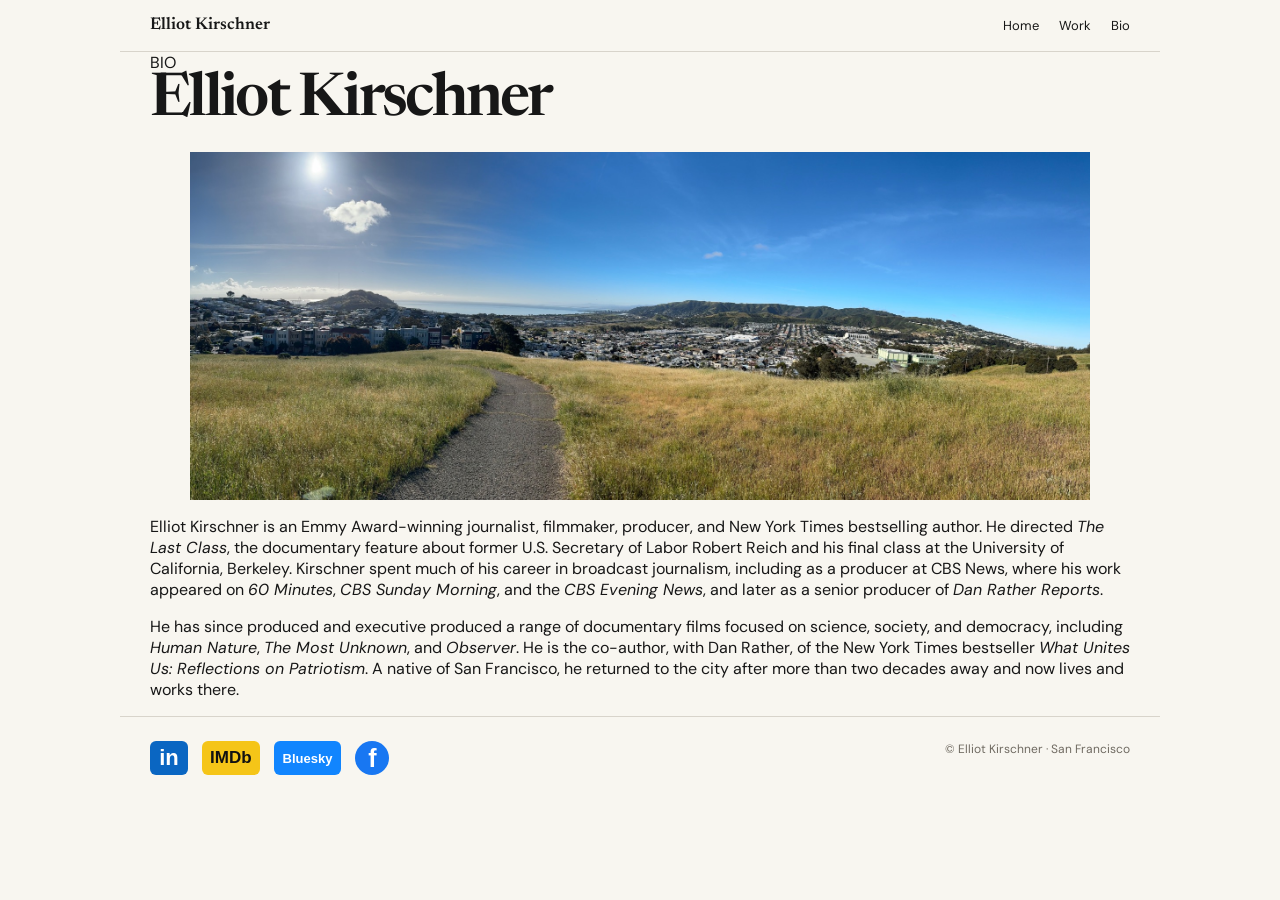
==== bio.html @ 960b84c0 "Add files via upload" ====
<!doctype html><html lang="en"><head><meta charset="utf-8"><meta name="viewport" content="width=device-width,initial-scale=1"><meta name="description" content="Elliot Kirschner — filmmaker, writer, journalist."><title>Bio — Elliot Kirschner</title><link rel="preconnect" href="https://fonts.googleapis.com"><link rel="preconnect" href="https://fonts.gstatic.com" crossorigin><link href="https://fonts.googleapis.com/css2?family=DM+Sans:wght@400;500;600&family=Newsreader:opsz,wght@6..72,400;6..72,500;6..72,600&display=swap" rel="stylesheet"><link rel="stylesheet" href="styles.css"></head><body><header class="site-header wrap"><a class="brand" href="index.html">Elliot Kirschner</a><nav><a href="index.html">Home</a><a href="work.html">Work</a><a href="bio.html">Bio</a></nav></header><main><section class="wrap page-intro"><div class="eyebrow">BIO</div><h1>Elliot Kirschner</h1></section><section class="wrap bio-page"><figure class="bio-photo"><img src="images/bio-san-francisco.jpeg" alt="San Francisco landscape with a curving path through the hills"></figure><div class="bio-text"><p>Elliot Kirschner is an Emmy Award-winning journalist, filmmaker, producer, and New York Times bestselling author. He directed <em>The Last Class</em>, the documentary feature about former U.S. Secretary of Labor Robert Reich and his final class at the University of California, Berkeley. Kirschner spent much of his career in broadcast journalism, including as a producer at CBS News, where his work appeared on <em>60 Minutes</em>, <em>CBS Sunday Morning</em>, and the <em>CBS Evening News</em>, and later as a senior producer of <em>Dan Rather Reports</em>.</p><p>He has since produced and executive produced a range of documentary films focused on science, society, and democracy, including <em>Human Nature</em>, <em>The Most Unknown</em>, and <em>Observer</em>. He is the co-author, with Dan Rather, of the New York Times bestseller <em>What Unites Us: Reflections on Patriotism</em>. A native of San Francisco, he returned to the city after more than two decades away and now lives and works there.</p></div></section></main><footer class="wrap footer"><div class="social-links"><a class="social linkedin" href="https://www.linkedin.com/in/elliot-kirschner-91571211" target="_blank" rel="noopener">in</a><a class="social imdb" href="https://www.imdb.com/name/nm2803921/" target="_blank" rel="noopener">IMDb</a><a class="social bluesky" href="https://bsky.app/profile/elliotkirschner.bsky.social" target="_blank" rel="noopener">Bluesky</a><a class="social facebook" href="https://www.facebook.com/elliot.kirschner" target="_blank" rel="noopener">f</a></div><div class="footer-meta">© <span id="year"></span> Elliot Kirschner · San Francisco</div></footer><script src="script.js"></script></body></html>
---- styles.css ----
:root{--paper:#f8f6f0;--ink:#171717;--muted:#6f6a61;--line:#d8d4cb}
*{box-sizing:border-box}html{scroll-behavior:smooth}body{margin:0;background:var(--paper);color:var(--ink);font-family:"DM Sans",Arial,sans-serif}img{display:block;max-width:100%}a{color:inherit}.wrap{max-width:1040px;margin:0 auto;padding-left:30px;padding-right:30px}
.site-header{display:flex;justify-content:space-between;align-items:center;padding-top:17px;padding-bottom:17px;border-bottom:1px solid var(--line)}.brand{text-decoration:none;font:600 17px "Newsreader",Georgia,serif}nav{display:flex;gap:20px;flex-wrap:wrap}nav a{text-decoration:none;font-size:13px}
.hero{padding-top:38px;padding-bottom:58px}.hero-stage{position:relative;height:390px;overflow:hidden;background:#d8d4cb}.hero-stage>img{position:absolute;inset:0;width:100%;height:100%;object-fit:cover;object-position:center 50%}.hero-stage:after{content:"";position:absolute;inset:0;background:linear-gradient(90deg,rgba(14,14,17,.58) 0%,rgba(14,14,17,.34) 38%,rgba(14,14,17,.08) 62%,rgba(14,14,17,0) 75%)}.hero-copy{position:relative;z-index:1;width:56%;max-width:560px;padding:48px 44px 36px;color:#fff}.kicker{font-size:12px;letter-spacing:.18em;text-transform:uppercase;font-weight:700;margin-bottom:10px}h1{font:600 60px/.95 "Newsreader",Georgia,serif;letter-spacing:-.045em;margin:0 0 22px}.hero-copy p{font:400 18px/1.4 "Newsreader",Georgia,serif;margin:0;max-width:520px}
.section{border-top:1px solid var(--line);padding-top:52px;padding-bottom:52px}.major-heading{font:600 30px/1 "Newsreader",Georgia,serif;letter-spacing:-.02em;margin:0 0 30px}.content-section{border-top:1px solid var(--line);padding-top:20px}.content-section+.content-section{margin-top:58px}.section-heading{font:700 27px/1 "Newsreader",Georgia,serif;letter-spacing:-.01em;margin:0 0 24px}.experience-heading{margin-bottom:30px}
.films{display:grid;grid-template-columns:repeat(3,minmax(0,1fr));gap:32px 24px}.poster{display:block;position:relative;width:100%;aspect-ratio:2/3;overflow:hidden;background:#ddd7ca;border:1px solid #c7c0b2;text-decoration:none}.poster img{width:100%;height:100%;object-fit:cover;transition:transform .28s ease,filter .28s ease}.poster-hover{position:absolute;inset:0;display:flex;align-items:flex-end;padding:14px;background:linear-gradient(to top,rgba(15,15,15,.88),rgba(15,15,15,.12) 72%);color:#fff;font:400 13px/1.38 "Newsreader",Georgia,serif;opacity:0;transition:opacity .22s ease}.poster:hover .poster-hover,.poster:focus-visible .poster-hover{opacity:1}.poster:hover img,.poster:focus-visible img{transform:scale(1.025);filter:brightness(.8)}.film h4{font:600 22px/1.05 "Newsreader",Georgia,serif;margin:9px 0 4px}.film h4 a{text-decoration:none}.role,.breadth-type{font-size:10px;text-transform:uppercase;letter-spacing:.09em;color:var(--muted)}
.writing-grid{display:grid;grid-template-columns:1fr 1fr;gap:28px}.writing-feature{border-top:1px solid var(--line);padding-top:16px;display:grid;grid-template-columns:minmax(145px,.42fr) minmax(0,.58fr);gap:17px;align-items:start}.writing-image{width:100%;aspect-ratio:4/3;overflow:hidden;background:#ddd7ca;border:1px solid #c7c0b2}.writing-image.book{aspect-ratio:3/4;background:#efe8da;padding:10px}.writing-image img{width:100%;height:100%;object-fit:cover}.writing-image.book img{object-fit:contain}.writing-copy h4{font:600 27px/1.05 "Newsreader",Georgia,serif;margin:8px 0}.writing-copy p{font:400 15px/1.42 "Newsreader",Georgia,serif;color:#4f4a43;margin:8px 0 10px}.primary-link{font-size:14px;font-weight:700;text-underline-offset:3px}.subheading{margin:14px 0 6px;font-size:10px;text-transform:uppercase;letter-spacing:.1em;color:var(--muted);font-weight:700}.selected-links{display:flex;flex-direction:column;gap:5px;align-items:flex-start}.selected-links a{font-size:11px;line-height:1.4;text-decoration:underline;text-underline-offset:3px;color:#4f4a43}.book-links{margin-top:12px}
.breadth-grid{display:grid;grid-template-columns:repeat(2,minmax(0,1fr));gap:28px 38px}.breadth-item{padding-top:2px}.breadth-item h4{font:600 22px/1.08 "Newsreader",Georgia,serif;margin:7px 0}.breadth-item h4 a{text-underline-offset:3px}.breadth-item p{font:400 14px/1.5 "Newsreader",Georgia,serif;color:#4f4a43;margin:0}
.bio-stage{position:relative;min-height:500px;overflow:hidden;background:#d9d5cb}.bio-stage>img{position:absolute;z-index:0;inset:0;width:100%;height:100%;object-fit:cover;object-position:center 50%}.bio-card{position:relative;z-index:2;width:min(620px,64%);margin:44px 0 44px auto;padding:28px 30px 16px;background:transparent;box-shadow:none;isolation:isolate}.bio-card:before{content:"";position:absolute;z-index:-1;inset:-18px -22px -12px;background:radial-gradient(ellipse at center,rgba(0,0,0,.34) 0%,rgba(0,0,0,.24) 48%,rgba(0,0,0,.08) 76%,rgba(0,0,0,0) 100%);filter:blur(6px)}.bio-card p{font:400 15px/1.58 "Newsreader",Georgia,serif;color:#fff;margin:0 0 15px;text-shadow:0 2px 4px rgba(0,0,0,.8),0 0 1px rgba(0,0,0,.9)}
.social-links{display:flex;align-items:center;gap:14px;flex-wrap:wrap}.social{display:inline-flex;align-items:center;justify-content:center;min-width:38px;height:34px;text-decoration:none;font-weight:700;border-radius:6px}.linkedin{font-family:Arial,sans-serif;font-size:22px;background:#0a66c2;color:#fff;padding:0 8px}.imdb{font-family:Arial,sans-serif;font-size:17px;background:#f5c518;color:#111;padding:0 8px}.bluesky{font-family:Arial,sans-serif;font-size:13px;background:#1185fe;color:#fff;padding:0 9px}.facebook{font-family:Arial,sans-serif;font-size:25px;background:#1877f2;color:#fff;width:34px;min-width:34px;border-radius:50%}.footer{padding-top:24px;padding-bottom:28px;border-top:1px solid var(--line);display:flex;justify-content:space-between;color:var(--muted);font-size:12px}
@media(max-width:900px){.films{grid-template-columns:repeat(2,minmax(0,1fr))}.hero-copy{width:64%}}
@media(max-width:700px){.wrap{padding-left:18px;padding-right:18px}nav{gap:10px}.hero{padding-top:26px;padding-bottom:42px}.hero-stage{height:420px}.hero-stage>img{object-position:68% 50%}.hero-copy{width:92%;padding:30px 20px 24px}h1{font-size:46px}.hero-copy p{font-size:16px}.films{grid-template-columns:repeat(2,minmax(0,1fr));gap:18px 14px}.writing-grid,.breadth-grid{grid-template-columns:1fr}.bio-stage{min-height:620px}.bio-card{width:calc(100% - 28px);margin:180px 14px 20px;padding:22px 20px 10px}}
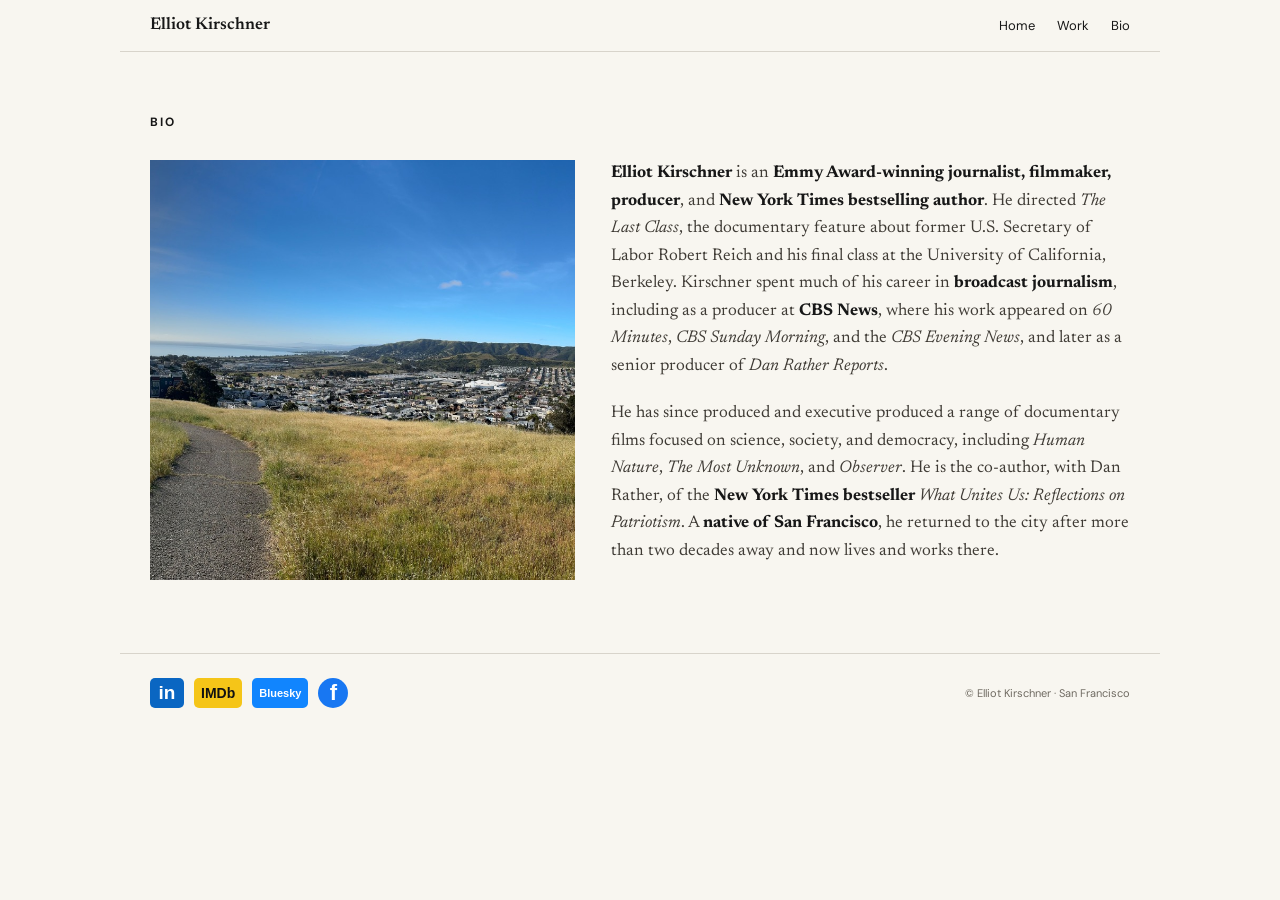
==== commit eb7fad8a: "Add files via upload" ====
--- a/bio.html
+++ b/bio.html
@@ -1 +1,50 @@
-<!doctype html><html lang="en"><head><meta charset="utf-8"><meta name="viewport" content="width=device-width,initial-scale=1"><meta name="description" content="Elliot Kirschner — filmmaker, writer, journalist."><title>Bio — Elliot Kirschner</title><link rel="preconnect" href="https://fonts.googleapis.com"><link rel="preconnect" href="https://fonts.gstatic.com" crossorigin><link href="https://fonts.googleapis.com/css2?family=DM+Sans:wght@400;500;600&family=Newsreader:opsz,wght@6..72,400;6..72,500;6..72,600&display=swap" rel="stylesheet"><link rel="stylesheet" href="styles.css"></head><body><header class="site-header wrap"><a class="brand" href="index.html">Elliot Kirschner</a><nav><a href="index.html">Home</a><a href="work.html">Work</a><a href="bio.html">Bio</a></nav></header><main><section class="wrap page-intro"><div class="eyebrow">BIO</div><h1>Elliot Kirschner</h1></section><section class="wrap bio-page"><figure class="bio-photo"><img src="images/bio-san-francisco.jpeg" alt="San Francisco landscape with a curving path through the hills"></figure><div class="bio-text"><p>Elliot Kirschner is an Emmy Award-winning journalist, filmmaker, producer, and New York Times bestselling author. He directed <em>The Last Class</em>, the documentary feature about former U.S. Secretary of Labor Robert Reich and his final class at the University of California, Berkeley. Kirschner spent much of his career in broadcast journalism, including as a producer at CBS News, where his work appeared on <em>60 Minutes</em>, <em>CBS Sunday Morning</em>, and the <em>CBS Evening News</em>, and later as a senior producer of <em>Dan Rather Reports</em>.</p><p>He has since produced and executive produced a range of documentary films focused on science, society, and democracy, including <em>Human Nature</em>, <em>The Most Unknown</em>, and <em>Observer</em>. He is the co-author, with Dan Rather, of the New York Times bestseller <em>What Unites Us: Reflections on Patriotism</em>. A native of San Francisco, he returned to the city after more than two decades away and now lives and works there.</p></div></section></main><footer class="wrap footer"><div class="social-links"><a class="social linkedin" href="https://www.linkedin.com/in/elliot-kirschner-91571211" target="_blank" rel="noopener">in</a><a class="social imdb" href="https://www.imdb.com/name/nm2803921/" target="_blank" rel="noopener">IMDb</a><a class="social bluesky" href="https://bsky.app/profile/elliotkirschner.bsky.social" target="_blank" rel="noopener">Bluesky</a><a class="social facebook" href="https://www.facebook.com/elliot.kirschner" target="_blank" rel="noopener">f</a></div><div class="footer-meta">© <span id="year"></span> Elliot Kirschner · San Francisco</div></footer><script src="script.js"></script></body></html>+<!doctype html>
+<html lang="en">
+<head>
+<meta charset="utf-8">
+<meta name="viewport" content="width=device-width,initial-scale=1">
+<meta name="description" content="Elliot Kirschner — filmmaker, writer, journalist.">
+<title>Bio — Elliot Kirschner</title>
+<link rel="preconnect" href="https://fonts.googleapis.com">
+<link rel="preconnect" href="https://fonts.gstatic.com" crossorigin>
+<link href="https://fonts.googleapis.com/css2?family=DM+Sans:wght@400;500;600&family=Newsreader:opsz,wght@6..72,400;6..72,500;6..72,600&display=swap" rel="stylesheet">
+<link rel="stylesheet" href="styles.css">
+</head>
+<body>
+<header class="site-header wrap">
+  <a class="brand" href="index.html">Elliot Kirschner</a>
+  <nav>
+    <a href="index.html">Home</a>
+    <a href="work.html">Work</a>
+    <a href="bio.html">Bio</a>
+  </nav>
+</header>
+
+<main>
+<section class="wrap page-intro bio-intro">
+  <div class="eyebrow">BIO</div>
+</section>
+
+<section class="wrap bio-page">
+  <div class="bio-layout">
+    <figure class="bio-photo">
+      <img src="images/bio-san-francisco.jpeg" alt="San Francisco landscape with a curving path through the hills">
+    </figure>
+    <div class="bio-text">
+      <p><strong>Elliot Kirschner</strong> is an <strong>Emmy Award-winning journalist, filmmaker, producer</strong>, and <strong>New York Times bestselling author</strong>. He directed <em>The Last Class</em>, the documentary feature about former U.S. Secretary of Labor Robert Reich and his final class at the University of California, Berkeley. Kirschner spent much of his career in <strong>broadcast journalism</strong>, including as a producer at <strong>CBS News</strong>, where his work appeared on <em>60 Minutes</em>, <em>CBS Sunday Morning</em>, and the <em>CBS Evening News</em>, and later as a senior producer of <em>Dan Rather Reports</em>.</p>
+      <p>He has since produced and executive produced a range of documentary films focused on science, society, and democracy, including <em>Human Nature</em>, <em>The Most Unknown</em>, and <em>Observer</em>. He is the co-author, with Dan Rather, of the <strong>New York Times bestseller</strong> <em>What Unites Us: Reflections on Patriotism</em>. A <strong>native of San Francisco</strong>, he returned to the city after more than two decades away and now lives and works there.</p>
+    </div>
+  </div>
+</section>
+</main>
+<footer class="wrap footer">
+  <div class="social-links">
+    <a class="social linkedin" href="https://www.linkedin.com/in/elliot-kirschner-91571211" target="_blank" rel="noopener" aria-label="LinkedIn">in</a>
+    <a class="social imdb" href="https://www.imdb.com/name/nm2803921/" target="_blank" rel="noopener" aria-label="IMDb">IMDb</a>
+    <a class="social bluesky" href="https://bsky.app/profile/elliotkirschner.bsky.social" target="_blank" rel="noopener" aria-label="Bluesky">Bluesky</a>
+    <a class="social facebook" href="https://www.facebook.com/elliot.kirschner" target="_blank" rel="noopener" aria-label="Facebook">f</a>
+  </div>
+  <div class="footer-meta">© <span id="year"></span> Elliot Kirschner · San Francisco</div>
+</footer>
+<script src="script.js"></script>
+</body></html>
--- a/styles.css
+++ b/styles.css
@@ -1,12 +1,124 @@
+
 :root{--paper:#f8f6f0;--ink:#171717;--muted:#6f6a61;--line:#d8d4cb}
-*{box-sizing:border-box}html{scroll-behavior:smooth}body{margin:0;background:var(--paper);color:var(--ink);font-family:"DM Sans",Arial,sans-serif}img{display:block;max-width:100%}a{color:inherit}.wrap{max-width:1040px;margin:0 auto;padding-left:30px;padding-right:30px}
-.site-header{display:flex;justify-content:space-between;align-items:center;padding-top:17px;padding-bottom:17px;border-bottom:1px solid var(--line)}.brand{text-decoration:none;font:600 17px "Newsreader",Georgia,serif}nav{display:flex;gap:20px;flex-wrap:wrap}nav a{text-decoration:none;font-size:13px}
-.hero{padding-top:38px;padding-bottom:58px}.hero-stage{position:relative;height:390px;overflow:hidden;background:#d8d4cb}.hero-stage>img{position:absolute;inset:0;width:100%;height:100%;object-fit:cover;object-position:center 50%}.hero-stage:after{content:"";position:absolute;inset:0;background:linear-gradient(90deg,rgba(14,14,17,.58) 0%,rgba(14,14,17,.34) 38%,rgba(14,14,17,.08) 62%,rgba(14,14,17,0) 75%)}.hero-copy{position:relative;z-index:1;width:56%;max-width:560px;padding:48px 44px 36px;color:#fff}.kicker{font-size:12px;letter-spacing:.18em;text-transform:uppercase;font-weight:700;margin-bottom:10px}h1{font:600 60px/.95 "Newsreader",Georgia,serif;letter-spacing:-.045em;margin:0 0 22px}.hero-copy p{font:400 18px/1.4 "Newsreader",Georgia,serif;margin:0;max-width:520px}
-.section{border-top:1px solid var(--line);padding-top:52px;padding-bottom:52px}.major-heading{font:600 30px/1 "Newsreader",Georgia,serif;letter-spacing:-.02em;margin:0 0 30px}.content-section{border-top:1px solid var(--line);padding-top:20px}.content-section+.content-section{margin-top:58px}.section-heading{font:700 27px/1 "Newsreader",Georgia,serif;letter-spacing:-.01em;margin:0 0 24px}.experience-heading{margin-bottom:30px}
-.films{display:grid;grid-template-columns:repeat(3,minmax(0,1fr));gap:32px 24px}.poster{display:block;position:relative;width:100%;aspect-ratio:2/3;overflow:hidden;background:#ddd7ca;border:1px solid #c7c0b2;text-decoration:none}.poster img{width:100%;height:100%;object-fit:cover;transition:transform .28s ease,filter .28s ease}.poster-hover{position:absolute;inset:0;display:flex;align-items:flex-end;padding:14px;background:linear-gradient(to top,rgba(15,15,15,.88),rgba(15,15,15,.12) 72%);color:#fff;font:400 13px/1.38 "Newsreader",Georgia,serif;opacity:0;transition:opacity .22s ease}.poster:hover .poster-hover,.poster:focus-visible .poster-hover{opacity:1}.poster:hover img,.poster:focus-visible img{transform:scale(1.025);filter:brightness(.8)}.film h4{font:600 22px/1.05 "Newsreader",Georgia,serif;margin:9px 0 4px}.film h4 a{text-decoration:none}.role,.breadth-type{font-size:10px;text-transform:uppercase;letter-spacing:.09em;color:var(--muted)}
-.writing-grid{display:grid;grid-template-columns:1fr 1fr;gap:28px}.writing-feature{border-top:1px solid var(--line);padding-top:16px;display:grid;grid-template-columns:minmax(145px,.42fr) minmax(0,.58fr);gap:17px;align-items:start}.writing-image{width:100%;aspect-ratio:4/3;overflow:hidden;background:#ddd7ca;border:1px solid #c7c0b2}.writing-image.book{aspect-ratio:3/4;background:#efe8da;padding:10px}.writing-image img{width:100%;height:100%;object-fit:cover}.writing-image.book img{object-fit:contain}.writing-copy h4{font:600 27px/1.05 "Newsreader",Georgia,serif;margin:8px 0}.writing-copy p{font:400 15px/1.42 "Newsreader",Georgia,serif;color:#4f4a43;margin:8px 0 10px}.primary-link{font-size:14px;font-weight:700;text-underline-offset:3px}.subheading{margin:14px 0 6px;font-size:10px;text-transform:uppercase;letter-spacing:.1em;color:var(--muted);font-weight:700}.selected-links{display:flex;flex-direction:column;gap:5px;align-items:flex-start}.selected-links a{font-size:11px;line-height:1.4;text-decoration:underline;text-underline-offset:3px;color:#4f4a43}.book-links{margin-top:12px}
-.breadth-grid{display:grid;grid-template-columns:repeat(2,minmax(0,1fr));gap:28px 38px}.breadth-item{padding-top:2px}.breadth-item h4{font:600 22px/1.08 "Newsreader",Georgia,serif;margin:7px 0}.breadth-item h4 a{text-underline-offset:3px}.breadth-item p{font:400 14px/1.5 "Newsreader",Georgia,serif;color:#4f4a43;margin:0}
-.bio-stage{position:relative;min-height:500px;overflow:hidden;background:#d9d5cb}.bio-stage>img{position:absolute;z-index:0;inset:0;width:100%;height:100%;object-fit:cover;object-position:center 50%}.bio-card{position:relative;z-index:2;width:min(620px,64%);margin:44px 0 44px auto;padding:28px 30px 16px;background:transparent;box-shadow:none;isolation:isolate}.bio-card:before{content:"";position:absolute;z-index:-1;inset:-18px -22px -12px;background:radial-gradient(ellipse at center,rgba(0,0,0,.34) 0%,rgba(0,0,0,.24) 48%,rgba(0,0,0,.08) 76%,rgba(0,0,0,0) 100%);filter:blur(6px)}.bio-card p{font:400 15px/1.58 "Newsreader",Georgia,serif;color:#fff;margin:0 0 15px;text-shadow:0 2px 4px rgba(0,0,0,.8),0 0 1px rgba(0,0,0,.9)}
-.social-links{display:flex;align-items:center;gap:14px;flex-wrap:wrap}.social{display:inline-flex;align-items:center;justify-content:center;min-width:38px;height:34px;text-decoration:none;font-weight:700;border-radius:6px}.linkedin{font-family:Arial,sans-serif;font-size:22px;background:#0a66c2;color:#fff;padding:0 8px}.imdb{font-family:Arial,sans-serif;font-size:17px;background:#f5c518;color:#111;padding:0 8px}.bluesky{font-family:Arial,sans-serif;font-size:13px;background:#1185fe;color:#fff;padding:0 9px}.facebook{font-family:Arial,sans-serif;font-size:25px;background:#1877f2;color:#fff;width:34px;min-width:34px;border-radius:50%}.footer{padding-top:24px;padding-bottom:28px;border-top:1px solid var(--line);display:flex;justify-content:space-between;color:var(--muted);font-size:12px}
-@media(max-width:900px){.films{grid-template-columns:repeat(2,minmax(0,1fr))}.hero-copy{width:64%}}
-@media(max-width:700px){.wrap{padding-left:18px;padding-right:18px}nav{gap:10px}.hero{padding-top:26px;padding-bottom:42px}.hero-stage{height:420px}.hero-stage>img{object-position:68% 50%}.hero-copy{width:92%;padding:30px 20px 24px}h1{font-size:46px}.hero-copy p{font-size:16px}.films{grid-template-columns:repeat(2,minmax(0,1fr));gap:18px 14px}.writing-grid,.breadth-grid{grid-template-columns:1fr}.bio-stage{min-height:620px}.bio-card{width:calc(100% - 28px);margin:180px 14px 20px;padding:22px 20px 10px}}
+*{box-sizing:border-box}
+html{scroll-behavior:smooth}
+body{margin:0;background:var(--paper);color:var(--ink);font-family:"DM Sans",Arial,sans-serif}
+img{display:block;max-width:100%}
+a{color:inherit}
+.wrap{max-width:1040px;margin:0 auto;padding-left:30px;padding-right:30px}
+
+.site-header{display:flex;justify-content:space-between;align-items:center;padding-top:17px;padding-bottom:17px;border-bottom:1px solid var(--line)}
+.brand{text-decoration:none;font:600 17px "Newsreader",Georgia,serif}
+nav{display:flex;gap:22px}
+nav a{text-decoration:none;font-size:13px}
+
+.hero{padding-top:38px;padding-bottom:58px}
+.hero-stage{position:relative;height:390px;overflow:hidden;background:#d8d4cb}
+.hero-stage>img{position:absolute;inset:0;width:100%;height:100%;object-fit:cover;object-position:center 50%}
+.hero-stage:after{content:"";position:absolute;inset:0;background:linear-gradient(90deg,rgba(14,14,17,.58) 0%,rgba(14,14,17,.34) 38%,rgba(14,14,17,.08) 62%,rgba(14,14,17,0) 75%)}
+.hero-copy{position:relative;z-index:1;width:56%;max-width:560px;padding:48px 44px 36px;color:#fff}
+.kicker,.eyebrow{font-size:12px;letter-spacing:.18em;text-transform:uppercase;font-weight:700;margin-bottom:10px}
+.hero h1,.page-intro h1{font:600 60px/.95 "Newsreader",Georgia,serif;letter-spacing:-.045em;margin:0 0 22px}
+.hero-copy p{font:400 18px/1.4 "Newsreader",Georgia,serif;margin:0;max-width:520px}
+
+.page-intro{padding-top:62px;padding-bottom:34px}
+.bio-intro{padding-bottom:20px}
+.page-intro h1{max-width:720px}
+
+.section{border-top:1px solid var(--line);padding-top:52px;padding-bottom:52px}
+.major-heading{font:600 30px/1 "Newsreader",Georgia,serif;letter-spacing:-.02em;margin:0 0 30px}
+.content-section{border-top:1px solid var(--line);padding-top:20px}
+.content-section+.content-section{margin-top:58px}
+.section-heading{font:700 27px/1 "Newsreader",Georgia,serif;letter-spacing:-.01em;margin:0 0 24px}
+
+.poster{display:block;position:relative;overflow:hidden;background:#ddd7ca;border:1px solid #c7c0b2;text-decoration:none}
+.poster img{width:100%;height:100%;object-fit:cover;transition:transform .28s ease,filter .28s ease}
+.poster-hover{position:absolute;inset:0;display:flex;align-items:flex-end;padding:15px;background:linear-gradient(to top,rgba(15,15,15,.92),rgba(15,15,15,.16) 74%);color:#fff;font:400 13px/1.4 "Newsreader",Georgia,serif;opacity:0;transition:opacity .22s ease}
+.poster:hover .poster-hover,.poster:focus-visible .poster-hover{opacity:1}
+.poster:hover img,.poster:focus-visible img{transform:scale(1.025);filter:brightness(.8)}
+
+.home-films{display:grid;grid-template-columns:repeat(3,minmax(0,1fr));gap:24px}
+.poster-home{aspect-ratio:5/7;max-height:360px}
+.home-film h3,.film h3{font:600 22px/1.05 "Newsreader",Georgia,serif;margin:9px 0 4px}
+.home-film h3 a,.film h3 a{text-decoration:none}
+.role{font-size:12px;letter-spacing:.05em;color:#514c45;font-weight:600}
+.home-film-note{font:400 14px/1.45 "Newsreader",Georgia,serif;color:#4f4a43;margin:9px 0 0}
+
+.films{display:grid;grid-template-columns:repeat(3,minmax(0,1fr));gap:32px 24px}
+.films .poster{aspect-ratio:2/3}
+
+.home-writing-list{display:grid;grid-template-columns:1fr;gap:18px}
+.home-writing-item{display:grid;grid-template-columns:150px 1fr;gap:22px;padding:18px 0;border-top:1px solid var(--line);align-items:start}
+.home-writing-item.book-item{grid-template-columns:110px 1fr}
+.home-writing-thumb{aspect-ratio:4/3;overflow:hidden;background:#ddd7ca}
+.home-writing-thumb.book{aspect-ratio:2/3;padding:6px;background:#efe8da}
+.home-writing-thumb img{width:100%;height:100%;object-fit:cover}
+.home-writing-thumb.book img{object-fit:contain}
+.home-writing-item h3{font:600 24px/1.05 "Newsreader",Georgia,serif;margin:4px 0 8px}
+.home-writing-item h3 a{text-decoration:none}
+.home-writing-item h3 a:hover{text-decoration:underline;text-underline-offset:4px}
+.home-writing-item p{font:400 16px/1.45 "Newsreader",Georgia,serif;color:#4f4a43;margin:0;max-width:620px}
+.quiet-link{display:inline-block;margin-top:9px;font-size:12px;text-underline-offset:3px}
+
+.more-work{margin-top:58px;padding-top:22px;border-top:1px solid var(--line);max-width:760px}
+.more-work h2{font:600 22px/1.1 "Newsreader",Georgia,serif;margin:0 0 8px}
+.more-work p{font:400 15px/1.5 "Newsreader",Georgia,serif;color:#4f4a43;margin:0 0 10px}
+.more-work a{font-size:12px;text-underline-offset:3px}
+
+.writing-grid{display:grid;grid-template-columns:1fr 1fr;gap:30px}
+.writing-feature{border-top:1px solid var(--line);padding-top:16px;display:grid;grid-template-columns:minmax(145px,.42fr) minmax(0,.58fr);gap:17px;align-items:start}
+.writing-image{width:100%;aspect-ratio:4/3;overflow:hidden;background:#ddd7ca;border:1px solid #c7c0b2}
+.writing-image.book{aspect-ratio:3/4;background:#efe8da;padding:10px}
+.writing-image img{width:100%;height:100%;object-fit:cover}
+.writing-image.book img{object-fit:contain}
+.writing-copy h3{font:600 27px/1.05 "Newsreader",Georgia,serif;margin:6px 0 8px}
+.writing-copy h3 a{text-decoration:none}
+.writing-copy p{font:400 15px/1.46 "Newsreader",Georgia,serif;color:#4f4a43;margin:8px 0 10px}
+.subheading{margin:14px 0 6px;font-size:10px;text-transform:uppercase;letter-spacing:.1em;color:var(--muted);font-weight:700}
+.selected-links{display:flex;flex-direction:column;gap:6px;align-items:flex-start}
+.selected-links a{font-size:12px;line-height:1.4;text-decoration:underline;text-underline-offset:3px;color:#4f4a43}
+
+.breadth-grid{display:grid;grid-template-columns:repeat(2,minmax(0,1fr));gap:32px 40px}
+.breadth-item h3{font:600 22px/1.08 "Newsreader",Georgia,serif;margin:7px 0}
+.breadth-item h3 a{text-underline-offset:3px}
+.breadth-type{font-size:10px;text-transform:uppercase;letter-spacing:.1em;color:var(--muted)}
+.breadth-item p{font:400 14px/1.52 "Newsreader",Georgia,serif;color:#4f4a43;margin:0}
+
+.bio-page{padding-bottom:68px}
+.bio-layout{display:grid;grid-template-columns:minmax(260px,.9fr) minmax(0,1.1fr);gap:36px;align-items:start}
+.bio-photo{margin:0;height:420px;overflow:hidden}
+.bio-photo img{width:100%;height:100%;object-fit:cover;object-position:center 50%}
+.bio-text p{font:400 17px/1.62 "Newsreader",Georgia,serif;color:#3f3b35;margin:0 0 20px}
+.bio-text strong{font-weight:700;color:#171717}
+
+.footer{border-top:1px solid var(--line);padding-top:24px;padding-bottom:28px;display:flex;justify-content:space-between;align-items:center;gap:20px}
+.social-links{display:flex;align-items:center;gap:10px}
+.social{display:inline-flex;align-items:center;justify-content:center;min-width:34px;height:30px;text-decoration:none;font-weight:700;border-radius:5px}
+.linkedin{font-family:Arial,sans-serif;font-size:19px;background:#0a66c2;color:#fff;padding:0 7px}
+.imdb{font-family:Arial,sans-serif;font-size:14px;background:#f5c518;color:#111;padding:0 7px}
+.bluesky{font-family:Arial,sans-serif;font-size:11px;background:#1185fe;color:#fff;padding:0 7px}
+.facebook{font-family:Arial,sans-serif;font-size:22px;background:#1877f2;color:#fff;width:30px;min-width:30px;border-radius:50%}
+.footer-meta{font-size:11px;color:var(--muted)}
+
+@media(max-width:900px){
+  .home-films,.films{grid-template-columns:repeat(2,minmax(0,1fr))}
+  .hero-copy{width:64%}
+}
+@media(max-width:700px){
+  .wrap{padding-left:18px;padding-right:18px}
+  nav{gap:12px}
+  .hero{padding-top:26px;padding-bottom:42px}
+  .hero-stage{height:430px}
+  .hero-stage>img{object-position:72% 50%}
+  .hero-stage:after{background:linear-gradient(180deg,rgba(8,12,14,.62) 0%,rgba(8,12,14,.38) 34%,rgba(8,12,14,.08) 58%,rgba(8,12,14,0) 76%)}
+  .hero-copy{width:100%;max-width:100%;padding:26px 20px 0}
+  .hero h1,.page-intro h1{font-size:46px}
+  .hero-copy p{font-size:16px;max-width:84%}
+  .home-films,.films{grid-template-columns:repeat(2,minmax(0,1fr));gap:20px 14px}
+  .home-film h3,.film h3{font-size:18px}
+  .role{font-size:11px}
+  .home-writing-item,.home-writing-item.book-item{grid-template-columns:100px 1fr;gap:16px}
+  .writing-grid,.breadth-grid,.bio-layout{grid-template-columns:1fr}
+  .bio-photo{height:300px}
+  .footer{align-items:flex-start;flex-direction:column}
+}
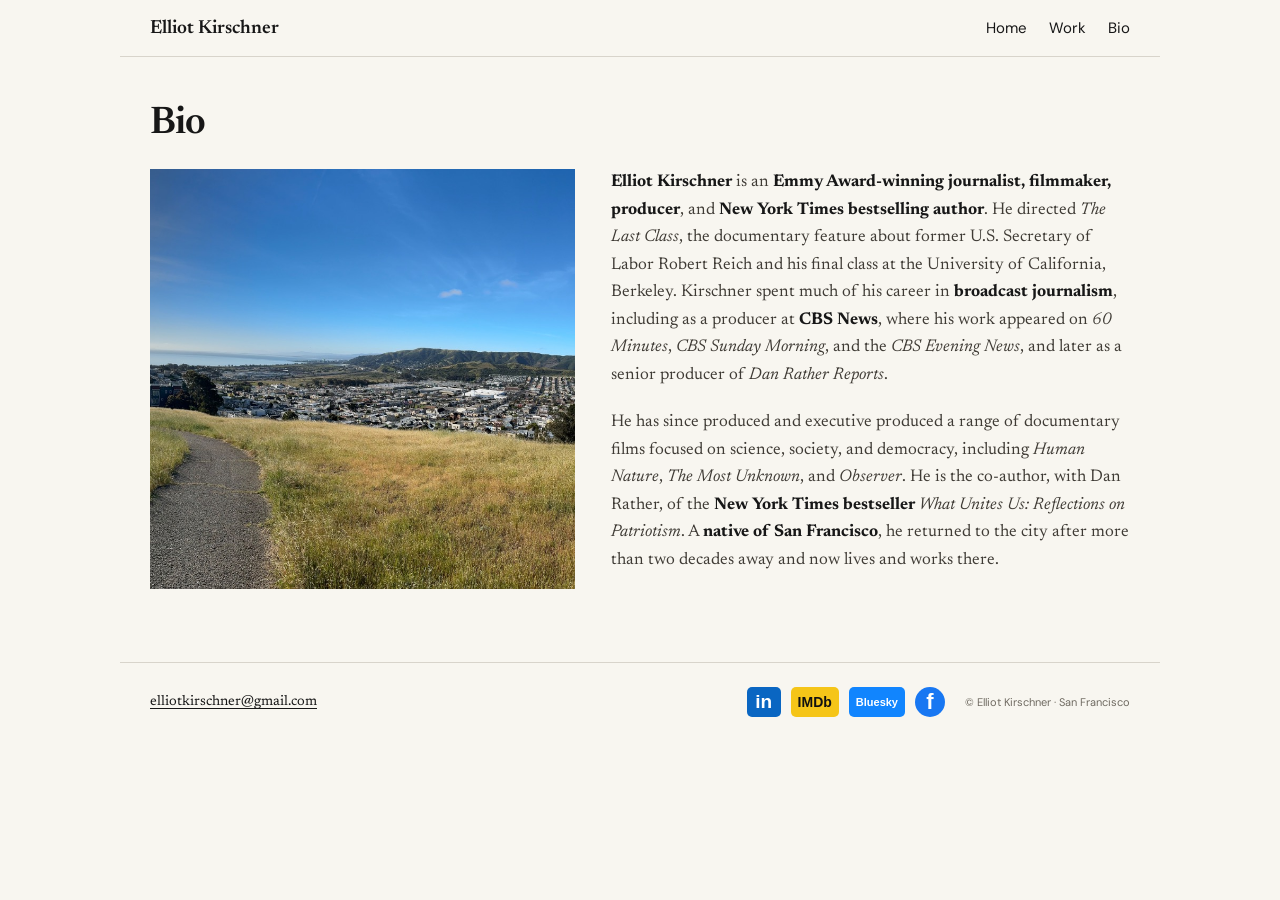
==== commit 7d978561: "Add files via upload" ====
--- a/bio.html
+++ b/bio.html
@@ -22,14 +22,11 @@
 
 <main>
 <section class="wrap page-intro bio-intro">
-  <div class="eyebrow">BIO</div>
+  <h1>Bio</h1>
 </section>
-
 <section class="wrap bio-page">
   <div class="bio-layout">
-    <figure class="bio-photo">
-      <img src="images/bio-san-francisco.jpeg" alt="San Francisco landscape with a curving path through the hills">
-    </figure>
+    <figure class="bio-photo"><img src="images/bio-san-francisco.jpeg" alt="San Francisco landscape with a curving path through the hills"></figure>
     <div class="bio-text">
       <p><strong>Elliot Kirschner</strong> is an <strong>Emmy Award-winning journalist, filmmaker, producer</strong>, and <strong>New York Times bestselling author</strong>. He directed <em>The Last Class</em>, the documentary feature about former U.S. Secretary of Labor Robert Reich and his final class at the University of California, Berkeley. Kirschner spent much of his career in <strong>broadcast journalism</strong>, including as a producer at <strong>CBS News</strong>, where his work appeared on <em>60 Minutes</em>, <em>CBS Sunday Morning</em>, and the <em>CBS Evening News</em>, and later as a senior producer of <em>Dan Rather Reports</em>.</p>
       <p>He has since produced and executive produced a range of documentary films focused on science, society, and democracy, including <em>Human Nature</em>, <em>The Most Unknown</em>, and <em>Observer</em>. He is the co-author, with Dan Rather, of the <strong>New York Times bestseller</strong> <em>What Unites Us: Reflections on Patriotism</em>. A <strong>native of San Francisco</strong>, he returned to the city after more than two decades away and now lives and works there.</p>
@@ -38,6 +35,7 @@
 </section>
 </main>
 <footer class="wrap footer">
+  <a class="contact" href="mailto:elliotkirschner@gmail.com">elliotkirschner@gmail.com</a>
   <div class="social-links">
     <a class="social linkedin" href="https://www.linkedin.com/in/elliot-kirschner-91571211" target="_blank" rel="noopener" aria-label="LinkedIn">in</a>
     <a class="social imdb" href="https://www.imdb.com/name/nm2803921/" target="_blank" rel="noopener" aria-label="IMDb">IMDb</a>
--- a/styles.css
+++ b/styles.css
@@ -1,87 +1,83 @@
 
 :root{--paper:#f8f6f0;--ink:#171717;--muted:#6f6a61;--line:#d8d4cb}
-*{box-sizing:border-box}
-html{scroll-behavior:smooth}
+*{box-sizing:border-box} html{scroll-behavior:smooth}
 body{margin:0;background:var(--paper);color:var(--ink);font-family:"DM Sans",Arial,sans-serif}
-img{display:block;max-width:100%}
-a{color:inherit}
+img{display:block;max-width:100%} a{color:inherit}
 .wrap{max-width:1040px;margin:0 auto;padding-left:30px;padding-right:30px}
-
-.site-header{display:flex;justify-content:space-between;align-items:center;padding-top:17px;padding-bottom:17px;border-bottom:1px solid var(--line)}
-.brand{text-decoration:none;font:600 17px "Newsreader",Georgia,serif}
-nav{display:flex;gap:22px}
-nav a{text-decoration:none;font-size:13px}
+.site-header{display:flex;justify-content:space-between;align-items:center;padding-top:18px;padding-bottom:18px;border-bottom:1px solid var(--line)}
+.brand{text-decoration:none;font:600 19px "Newsreader",Georgia,serif}
+nav{display:flex;gap:22px} nav a{text-decoration:none;font-size:15px}
 
 .hero{padding-top:38px;padding-bottom:58px}
 .hero-stage{position:relative;height:390px;overflow:hidden;background:#d8d4cb}
 .hero-stage>img{position:absolute;inset:0;width:100%;height:100%;object-fit:cover;object-position:center 50%}
 .hero-stage:after{content:"";position:absolute;inset:0;background:linear-gradient(90deg,rgba(14,14,17,.58) 0%,rgba(14,14,17,.34) 38%,rgba(14,14,17,.08) 62%,rgba(14,14,17,0) 75%)}
 .hero-copy{position:relative;z-index:1;width:56%;max-width:560px;padding:48px 44px 36px;color:#fff}
-.kicker,.eyebrow{font-size:12px;letter-spacing:.18em;text-transform:uppercase;font-weight:700;margin-bottom:10px}
-.hero h1,.page-intro h1{font:600 60px/.95 "Newsreader",Georgia,serif;letter-spacing:-.045em;margin:0 0 22px}
+.kicker{font-size:12px;letter-spacing:.18em;text-transform:uppercase;font-weight:700;margin-bottom:10px}
+.hero h1{font:600 60px/.95 "Newsreader",Georgia,serif;letter-spacing:-.045em;margin:0 0 22px}
 .hero-copy p{font:400 18px/1.4 "Newsreader",Georgia,serif;margin:0;max-width:520px}
 
-.page-intro{padding-top:62px;padding-bottom:34px}
-.bio-intro{padding-bottom:20px}
-.page-intro h1{max-width:720px}
+.page-intro{padding-top:48px;padding-bottom:26px}
+.page-intro h1{font:600 36px/1 "Newsreader",Georgia,serif;letter-spacing:-.025em;margin:0}
+.bio-intro h1{font-size:38px}
 
-.section{border-top:1px solid var(--line);padding-top:52px;padding-bottom:52px}
+.section{border-top:1px solid var(--line);padding-top:48px;padding-bottom:48px}
 .major-heading{font:600 30px/1 "Newsreader",Georgia,serif;letter-spacing:-.02em;margin:0 0 30px}
-.content-section{border-top:1px solid var(--line);padding-top:20px}
-.content-section+.content-section{margin-top:58px}
-.section-heading{font:700 27px/1 "Newsreader",Georgia,serif;letter-spacing:-.01em;margin:0 0 24px}
+.home-block{border-top:1px solid var(--line);padding-top:20px}
+.home-block+.home-block{margin-top:52px}
+.section-heading{font:700 27px/1 "Newsreader",Georgia,serif;letter-spacing:-.01em;margin:0 0 22px}
+.section-dek{font:400 16px/1.55 "Newsreader",Georgia,serif;color:#4f4a43;max-width:760px;margin:-6px 0 24px}
 
-.poster{display:block;position:relative;overflow:hidden;background:#ddd7ca;border:1px solid #c7c0b2;text-decoration:none}
-.poster img{width:100%;height:100%;object-fit:cover;transition:transform .28s ease,filter .28s ease}
-.poster-hover{position:absolute;inset:0;display:flex;align-items:flex-end;padding:15px;background:linear-gradient(to top,rgba(15,15,15,.92),rgba(15,15,15,.16) 74%);color:#fff;font:400 13px/1.4 "Newsreader",Georgia,serif;opacity:0;transition:opacity .22s ease}
-.poster:hover .poster-hover,.poster:focus-visible .poster-hover{opacity:1}
-.poster:hover img,.poster:focus-visible img{transform:scale(1.025);filter:brightness(.8)}
+.home-film-list{display:flex;flex-direction:column}
+.home-film{display:grid;grid-template-columns:150px minmax(0,1fr);gap:22px;align-items:center;padding:18px 0;border-top:1px solid var(--line)}
+.home-poster{width:150px;height:188px;overflow:hidden;border:1px solid #c7c0b2;background:#ddd7ca}
+.home-poster img{width:100%;height:100%;object-fit:cover}
+.home-film-copy h3{font:600 24px/1.05 "Newsreader",Georgia,serif;margin:0 0 4px}
+.home-film-copy h3 a{text-decoration:none}
+.home-film-copy h3 span{font-size:14px;font-weight:400;color:var(--muted)}
+.role{font-size:11px;text-transform:uppercase;letter-spacing:.09em;color:var(--muted);font-weight:600;margin:0 0 7px}
+.home-film-copy p{font:400 14px/1.45 "Newsreader",Georgia,serif;color:#4f4a43;margin:0 0 8px;max-width:650px}
+.film-meta{font-size:11px;line-height:1.4;font-weight:700;color:#4f4a43}
 
-.home-films{display:grid;grid-template-columns:repeat(3,minmax(0,1fr));gap:24px}
-.poster-home{aspect-ratio:5/7;max-height:360px}
-.home-film h3,.film h3{font:600 22px/1.05 "Newsreader",Georgia,serif;margin:9px 0 4px}
-.home-film h3 a,.film h3 a{text-decoration:none}
-.role{font-size:12px;letter-spacing:.05em;color:#514c45;font-weight:600}
-.home-film-note{font:400 14px/1.45 "Newsreader",Georgia,serif;color:#4f4a43;margin:9px 0 0}
-
-.films{display:grid;grid-template-columns:repeat(3,minmax(0,1fr));gap:32px 24px}
-.films .poster{aspect-ratio:2/3}
-
-.home-writing-list{display:grid;grid-template-columns:1fr;gap:18px}
+.home-writing-list{display:grid;grid-template-columns:1fr;gap:0}
 .home-writing-item{display:grid;grid-template-columns:150px 1fr;gap:22px;padding:18px 0;border-top:1px solid var(--line);align-items:start}
 .home-writing-item.book-item{grid-template-columns:110px 1fr}
 .home-writing-thumb{aspect-ratio:4/3;overflow:hidden;background:#ddd7ca}
 .home-writing-thumb.book{aspect-ratio:2/3;padding:6px;background:#efe8da}
-.home-writing-thumb img{width:100%;height:100%;object-fit:cover}
-.home-writing-thumb.book img{object-fit:contain}
+.home-writing-thumb img{width:100%;height:100%;object-fit:cover}.home-writing-thumb.book img{object-fit:contain}
 .home-writing-item h3{font:600 24px/1.05 "Newsreader",Georgia,serif;margin:4px 0 8px}
 .home-writing-item h3 a{text-decoration:none}
 .home-writing-item h3 a:hover{text-decoration:underline;text-underline-offset:4px}
 .home-writing-item p{font:400 16px/1.45 "Newsreader",Georgia,serif;color:#4f4a43;margin:0;max-width:620px}
 .quiet-link{display:inline-block;margin-top:9px;font-size:12px;text-underline-offset:3px}
-
-.more-work{margin-top:58px;padding-top:22px;border-top:1px solid var(--line);max-width:760px}
+.more-work{margin-top:52px;padding-top:22px;border-top:1px solid var(--line);max-width:760px}
 .more-work h2{font:600 22px/1.1 "Newsreader",Georgia,serif;margin:0 0 8px}
 .more-work p{font:400 15px/1.5 "Newsreader",Georgia,serif;color:#4f4a43;margin:0 0 10px}
 .more-work a{font-size:12px;text-underline-offset:3px}
 
+.work-section{padding-top:28px;padding-bottom:42px}
+.films{display:grid;grid-template-columns:repeat(5,minmax(0,1fr));gap:24px 18px}
+.poster{display:block;position:relative;width:100%;aspect-ratio:2/3;overflow:hidden;background:#ddd7ca;border:1px solid #c7c0b2;text-decoration:none}
+.poster img{width:100%;height:100%;object-fit:cover;transition:transform .28s ease,filter .28s ease}
+.poster-hover{position:absolute;inset:0;display:flex;align-items:flex-end;padding:9px;background:linear-gradient(to top,rgba(15,15,15,.9),rgba(15,15,15,.14) 72%);color:#fff;font:400 10px/1.3 "Newsreader",Georgia,serif;opacity:0;transition:opacity .22s ease}
+.poster:hover .poster-hover,.poster:focus-visible .poster-hover{opacity:1}
+.poster:hover img,.poster:focus-visible img{transform:scale(1.025);filter:brightness(.8)}
+.film h3{font:600 17px/1.08 "Newsreader",Georgia,serif;margin:8px 0 3px}.film h3 a{text-decoration:none}
+.film .role{font-size:10px;margin:0}
+
 .writing-grid{display:grid;grid-template-columns:1fr 1fr;gap:30px}
-.writing-feature{border-top:1px solid var(--line);padding-top:16px;display:grid;grid-template-columns:minmax(145px,.42fr) minmax(0,.58fr);gap:17px;align-items:start}
-.writing-image{width:100%;aspect-ratio:4/3;overflow:hidden;background:#ddd7ca;border:1px solid #c7c0b2}
-.writing-image.book{aspect-ratio:3/4;background:#efe8da;padding:10px}
-.writing-image img{width:100%;height:100%;object-fit:cover}
-.writing-image.book img{object-fit:contain}
-.writing-copy h3{font:600 27px/1.05 "Newsreader",Georgia,serif;margin:6px 0 8px}
-.writing-copy h3 a{text-decoration:none}
+.writing-feature{border-top:1px solid var(--line);padding-top:16px;display:grid;grid-template-columns:minmax(130px,.36fr) minmax(0,.64fr);gap:16px;align-items:start}
+.writing-image{width:100%;aspect-ratio:3/4;overflow:hidden;background:#ddd7ca;border:1px solid #c7c0b2}
+.writing-image.book{background:#efe8da;padding:10px}.writing-image img{width:100%;height:100%;object-fit:cover}.writing-image.book img{object-fit:contain}
+.writing-copy h3{font:600 24px/1.05 "Newsreader",Georgia,serif;margin:4px 0 8px}.writing-copy h3 a{text-decoration:none}
 .writing-copy p{font:400 15px/1.46 "Newsreader",Georgia,serif;color:#4f4a43;margin:8px 0 10px}
 .subheading{margin:14px 0 6px;font-size:10px;text-transform:uppercase;letter-spacing:.1em;color:var(--muted);font-weight:700}
 .selected-links{display:flex;flex-direction:column;gap:6px;align-items:flex-start}
 .selected-links a{font-size:12px;line-height:1.4;text-decoration:underline;text-underline-offset:3px;color:#4f4a43}
 
 .breadth-grid{display:grid;grid-template-columns:repeat(2,minmax(0,1fr));gap:32px 40px}
-.breadth-item h3{font:600 22px/1.08 "Newsreader",Georgia,serif;margin:7px 0}
-.breadth-item h3 a{text-underline-offset:3px}
-.breadth-type{font-size:10px;text-transform:uppercase;letter-spacing:.1em;color:var(--muted)}
+.breadth-type{font-size:10px;text-transform:uppercase;letter-spacing:.1em;color:var(--muted);margin-bottom:7px}
+.breadth-item h3{font:600 22px/1.08 "Newsreader",Georgia,serif;margin:0 0 7px}
 .breadth-item p{font:400 14px/1.52 "Newsreader",Georgia,serif;color:#4f4a43;margin:0}
 
 .bio-page{padding-bottom:68px}
@@ -91,7 +87,8 @@
 .bio-text p{font:400 17px/1.62 "Newsreader",Georgia,serif;color:#3f3b35;margin:0 0 20px}
 .bio-text strong{font-weight:700;color:#171717}
 
-.footer{border-top:1px solid var(--line);padding-top:24px;padding-bottom:28px;display:flex;justify-content:space-between;align-items:center;gap:20px}
+.footer{border-top:1px solid var(--line);padding-top:24px;padding-bottom:28px;display:flex;align-items:center;gap:20px;flex-wrap:wrap}
+.contact{font:400 14px "Newsreader",Georgia,serif;text-underline-offset:3px;margin-right:auto}
 .social-links{display:flex;align-items:center;gap:10px}
 .social{display:inline-flex;align-items:center;justify-content:center;min-width:34px;height:30px;text-decoration:none;font-weight:700;border-radius:5px}
 .linkedin{font-family:Arial,sans-serif;font-size:19px;background:#0a66c2;color:#fff;padding:0 7px}
@@ -101,24 +98,26 @@
 .footer-meta{font-size:11px;color:var(--muted)}
 
 @media(max-width:900px){
-  .home-films,.films{grid-template-columns:repeat(2,minmax(0,1fr))}
+  .films{grid-template-columns:repeat(3,minmax(0,1fr))}
   .hero-copy{width:64%}
 }
 @media(max-width:700px){
   .wrap{padding-left:18px;padding-right:18px}
-  nav{gap:12px}
+  .brand{font-size:18px} nav{gap:14px} nav a{font-size:14px}
   .hero{padding-top:26px;padding-bottom:42px}
   .hero-stage{height:430px}
   .hero-stage>img{object-position:72% 50%}
   .hero-stage:after{background:linear-gradient(180deg,rgba(8,12,14,.62) 0%,rgba(8,12,14,.38) 34%,rgba(8,12,14,.08) 58%,rgba(8,12,14,0) 76%)}
   .hero-copy{width:100%;max-width:100%;padding:26px 20px 0}
-  .hero h1,.page-intro h1{font-size:46px}
-  .hero-copy p{font-size:16px;max-width:84%}
-  .home-films,.films{grid-template-columns:repeat(2,minmax(0,1fr));gap:20px 14px}
-  .home-film h3,.film h3{font-size:18px}
-  .role{font-size:11px}
+  .hero h1{font-size:46px}.hero-copy p{font-size:16px;max-width:84%}
+  .home-film{grid-template-columns:105px 1fr;gap:16px;align-items:start}
+  .home-poster{width:105px;height:132px}
+  .home-film-copy h3{font-size:20px}
+  .films{grid-template-columns:repeat(2,minmax(0,1fr));gap:20px 14px}
+  .film h3{font-size:17px}
   .home-writing-item,.home-writing-item.book-item{grid-template-columns:100px 1fr;gap:16px}
   .writing-grid,.breadth-grid,.bio-layout{grid-template-columns:1fr}
   .bio-photo{height:300px}
   .footer{align-items:flex-start;flex-direction:column}
+  .contact{margin-right:0}
 }
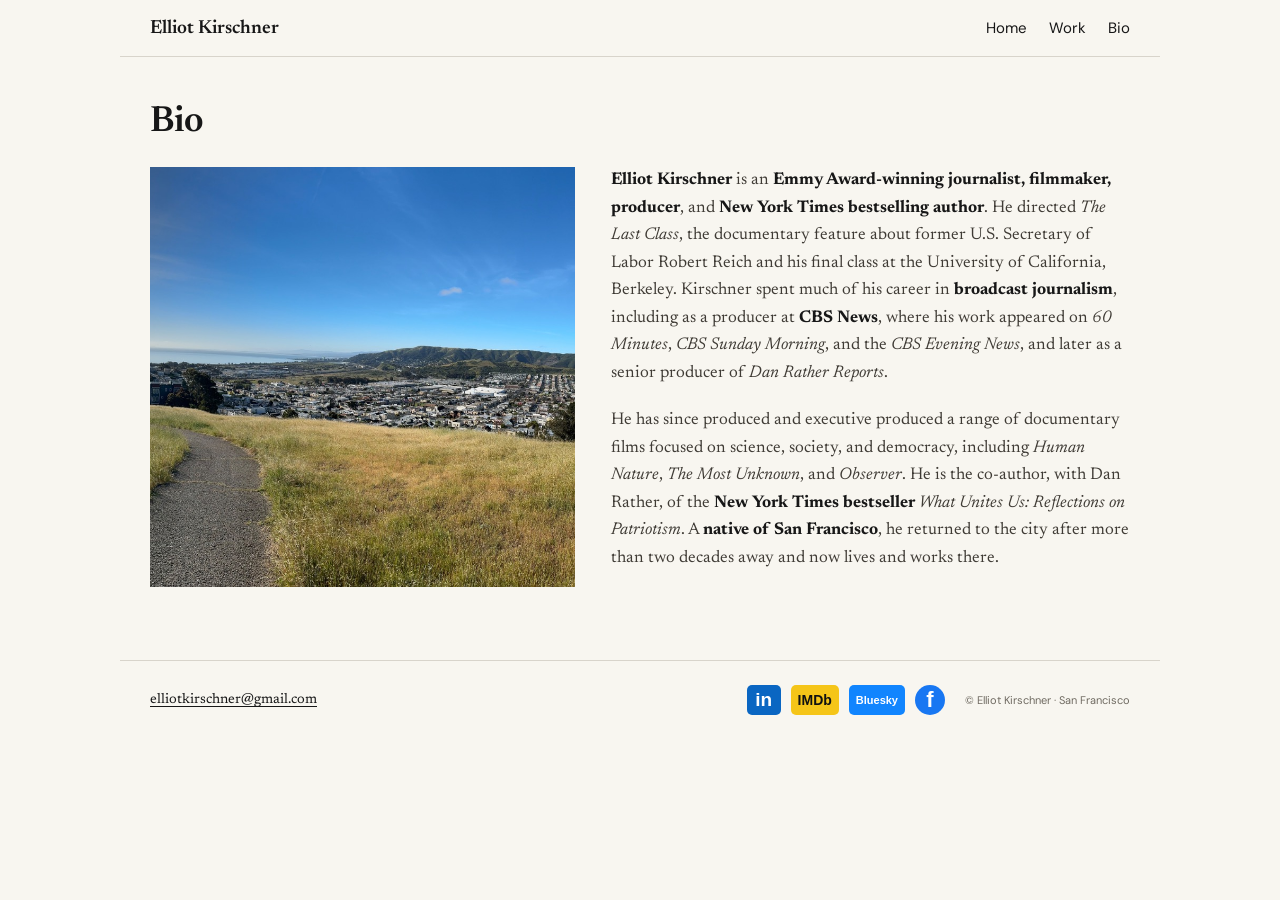
==== commit 95f44f95: "Add files via upload" ====
--- a/bio.html
+++ b/bio.html
@@ -21,9 +21,7 @@
 </header>
 
 <main>
-<section class="wrap page-intro bio-intro">
-  <h1>Bio</h1>
-</section>
+<section class="wrap page-intro"><h1>Bio</h1></section>
 <section class="wrap bio-page">
   <div class="bio-layout">
     <figure class="bio-photo"><img src="images/bio-san-francisco.jpeg" alt="San Francisco landscape with a curving path through the hills"></figure>
--- a/styles.css
+++ b/styles.css
@@ -4,28 +4,29 @@
 body{margin:0;background:var(--paper);color:var(--ink);font-family:"DM Sans",Arial,sans-serif}
 img{display:block;max-width:100%} a{color:inherit}
 .wrap{max-width:1040px;margin:0 auto;padding-left:30px;padding-right:30px}
+
 .site-header{display:flex;justify-content:space-between;align-items:center;padding-top:18px;padding-bottom:18px;border-bottom:1px solid var(--line)}
 .brand{text-decoration:none;font:600 19px "Newsreader",Georgia,serif}
 nav{display:flex;gap:22px} nav a{text-decoration:none;font-size:15px}
 
 .hero{padding-top:38px;padding-bottom:58px}
-.hero-stage{position:relative;height:390px;overflow:hidden;background:#d8d4cb}
-.hero-stage>img{position:absolute;inset:0;width:100%;height:100%;object-fit:cover;object-position:center 50%}
-.hero-stage:after{content:"";position:absolute;inset:0;background:linear-gradient(90deg,rgba(14,14,17,.58) 0%,rgba(14,14,17,.34) 38%,rgba(14,14,17,.08) 62%,rgba(14,14,17,0) 75%)}
-.hero-copy{position:relative;z-index:1;width:56%;max-width:560px;padding:48px 44px 36px;color:#fff}
-.kicker{font-size:12px;letter-spacing:.18em;text-transform:uppercase;font-weight:700;margin-bottom:10px}
-.hero h1{font:600 60px/.95 "Newsreader",Georgia,serif;letter-spacing:-.045em;margin:0 0 22px}
+.hero-stage{position:relative;height:470px;overflow:hidden;background:#d8d4cb}
+.hero-stage>img{position:absolute;inset:0;width:100%;height:100%;object-fit:cover;object-position:center 48%}
+.hero-stage:after{content:"";position:absolute;inset:0;background:linear-gradient(90deg,rgba(14,14,17,.64) 0%,rgba(14,14,17,.36) 38%,rgba(14,14,17,.06) 68%,rgba(14,14,17,0) 100%)}
+.hero-copy{position:relative;z-index:1;height:100%;width:58%;max-width:590px;padding:54px 46px;color:#fff;display:flex;flex-direction:column}
+.kicker{font-size:12px;letter-spacing:.18em;text-transform:uppercase;font-weight:700}
+.hero-bottom{margin-top:auto}
+.hero h1{font:600 60px/.95 "Newsreader",Georgia,serif;letter-spacing:-.045em;margin:0 0 18px}
 .hero-copy p{font:400 18px/1.4 "Newsreader",Georgia,serif;margin:0;max-width:520px}
 
 .page-intro{padding-top:48px;padding-bottom:26px}
 .page-intro h1{font:600 36px/1 "Newsreader",Georgia,serif;letter-spacing:-.025em;margin:0}
-.bio-intro h1{font-size:38px}
 
 .section{border-top:1px solid var(--line);padding-top:48px;padding-bottom:48px}
 .major-heading{font:600 30px/1 "Newsreader",Georgia,serif;letter-spacing:-.02em;margin:0 0 30px}
 .home-block{border-top:1px solid var(--line);padding-top:20px}
 .home-block+.home-block{margin-top:52px}
-.section-heading{font:700 27px/1 "Newsreader",Georgia,serif;letter-spacing:-.01em;margin:0 0 22px}
+.section-heading,.more-work h2{font:700 27px/1 "Newsreader",Georgia,serif;letter-spacing:-.01em;margin:0 0 22px}
 .section-dek{font:400 16px/1.55 "Newsreader",Georgia,serif;color:#4f4a43;max-width:760px;margin:-6px 0 24px}
 
 .home-film-list{display:flex;flex-direction:column}
@@ -35,23 +36,24 @@
 .home-film-copy h3{font:600 24px/1.05 "Newsreader",Georgia,serif;margin:0 0 4px}
 .home-film-copy h3 a{text-decoration:none}
 .home-film-copy h3 span{font-size:14px;font-weight:400;color:var(--muted)}
-.role{font-size:11px;text-transform:uppercase;letter-spacing:.09em;color:var(--muted);font-weight:600;margin:0 0 7px}
+.role{font-size:13px;letter-spacing:.04em;color:#4f4a43;font-weight:700;margin:0 0 7px}
+.role.small{font-size:10px;text-transform:uppercase;letter-spacing:.09em;color:var(--muted);margin:0}
 .home-film-copy p{font:400 14px/1.45 "Newsreader",Georgia,serif;color:#4f4a43;margin:0 0 8px;max-width:650px}
 .film-meta{font-size:11px;line-height:1.4;font-weight:700;color:#4f4a43}
 
 .home-writing-list{display:grid;grid-template-columns:1fr;gap:0}
 .home-writing-item{display:grid;grid-template-columns:150px 1fr;gap:22px;padding:18px 0;border-top:1px solid var(--line);align-items:start}
-.home-writing-item.book-item{grid-template-columns:110px 1fr}
-.home-writing-thumb{aspect-ratio:4/3;overflow:hidden;background:#ddd7ca}
-.home-writing-thumb.book{aspect-ratio:2/3;padding:6px;background:#efe8da}
-.home-writing-thumb img{width:100%;height:100%;object-fit:cover}.home-writing-thumb.book img{object-fit:contain}
-.home-writing-item h3{font:600 24px/1.05 "Newsreader",Georgia,serif;margin:4px 0 8px}
+.home-writing-thumb{width:150px;height:112px;overflow:hidden;background:#ddd7ca}
+.home-writing-thumb.book{height:150px;background:transparent;overflow:hidden;display:flex;align-items:flex-start;justify-content:flex-start}
+.home-writing-thumb img{width:100%;height:100%;object-fit:cover}
+.home-writing-thumb.book img{width:100%;height:100%;object-fit:contain;object-position:left top}
+.writing-label{font-size:11px;text-transform:uppercase;letter-spacing:.09em;font-weight:700;color:var(--muted);margin:2px 0 7px}
+.home-writing-item h3{font:600 24px/1.05 "Newsreader",Georgia,serif;margin:0 0 8px}
 .home-writing-item h3 a{text-decoration:none}
 .home-writing-item h3 a:hover{text-decoration:underline;text-underline-offset:4px}
 .home-writing-item p{font:400 16px/1.45 "Newsreader",Georgia,serif;color:#4f4a43;margin:0;max-width:620px}
 .quiet-link{display:inline-block;margin-top:9px;font-size:12px;text-underline-offset:3px}
 .more-work{margin-top:52px;padding-top:22px;border-top:1px solid var(--line);max-width:760px}
-.more-work h2{font:600 22px/1.1 "Newsreader",Georgia,serif;margin:0 0 8px}
 .more-work p{font:400 15px/1.5 "Newsreader",Georgia,serif;color:#4f4a43;margin:0 0 10px}
 .more-work a{font-size:12px;text-underline-offset:3px}
 
@@ -63,7 +65,6 @@
 .poster:hover .poster-hover,.poster:focus-visible .poster-hover{opacity:1}
 .poster:hover img,.poster:focus-visible img{transform:scale(1.025);filter:brightness(.8)}
 .film h3{font:600 17px/1.08 "Newsreader",Georgia,serif;margin:8px 0 3px}.film h3 a{text-decoration:none}
-.film .role{font-size:10px;margin:0}
 
 .writing-grid{display:grid;grid-template-columns:1fr 1fr;gap:30px}
 .writing-feature{border-top:1px solid var(--line);padding-top:16px;display:grid;grid-template-columns:minmax(130px,.36fr) minmax(0,.64fr);gap:16px;align-items:start}
@@ -105,17 +106,18 @@
   .wrap{padding-left:18px;padding-right:18px}
   .brand{font-size:18px} nav{gap:14px} nav a{font-size:14px}
   .hero{padding-top:26px;padding-bottom:42px}
-  .hero-stage{height:430px}
-  .hero-stage>img{object-position:72% 50%}
+  .hero-stage{height:500px}
+  .hero-stage>img{object-position:72% 48%}
   .hero-stage:after{background:linear-gradient(180deg,rgba(8,12,14,.62) 0%,rgba(8,12,14,.38) 34%,rgba(8,12,14,.08) 58%,rgba(8,12,14,0) 76%)}
-  .hero-copy{width:100%;max-width:100%;padding:26px 20px 0}
-  .hero h1{font-size:46px}.hero-copy p{font-size:16px;max-width:84%}
+  .hero-copy{width:100%;max-width:100%;padding:28px 22px 28px}
+  .hero h1{font-size:46px}.hero-copy p{font-size:16px;max-width:88%}
   .home-film{grid-template-columns:105px 1fr;gap:16px;align-items:start}
   .home-poster{width:105px;height:132px}
   .home-film-copy h3{font-size:20px}
   .films{grid-template-columns:repeat(2,minmax(0,1fr));gap:20px 14px}
-  .film h3{font-size:17px}
-  .home-writing-item,.home-writing-item.book-item{grid-template-columns:100px 1fr;gap:16px}
+  .home-writing-item{grid-template-columns:100px 1fr;gap:16px}
+  .home-writing-thumb{width:100px;height:75px}
+  .home-writing-thumb.book{height:100px}
   .writing-grid,.breadth-grid,.bio-layout{grid-template-columns:1fr}
   .bio-photo{height:300px}
   .footer{align-items:flex-start;flex-direction:column}
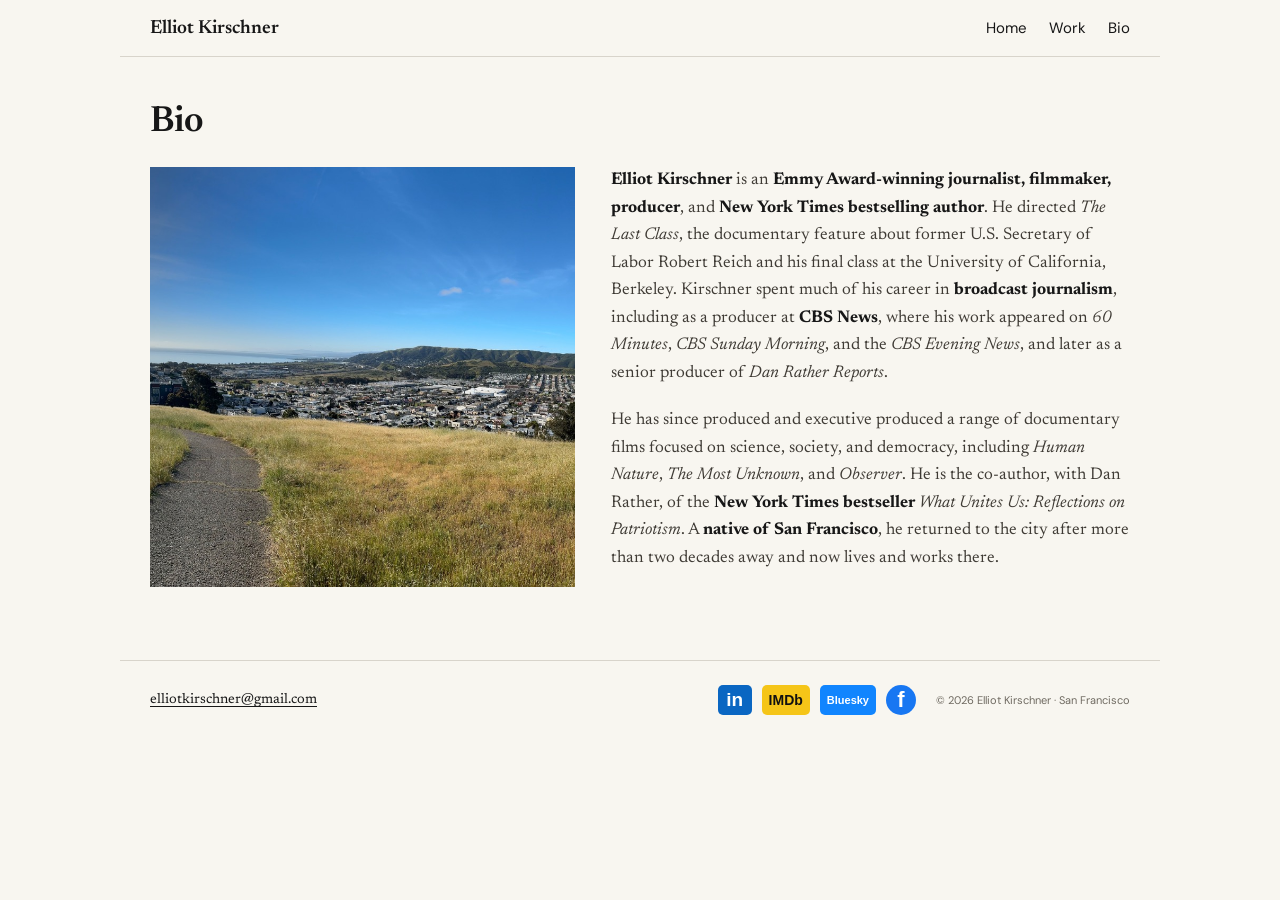
==== commit c491c4aa: "Add files via upload" ====
--- a/bio.html
+++ b/bio.html
@@ -13,7 +13,8 @@
 <body>
 <header class="site-header wrap">
   <a class="brand" href="index.html">Elliot Kirschner</a>
-  <nav>
+  <button class="menu-toggle" type="button" aria-label="Open navigation" aria-expanded="false">☰</button>
+  <nav class="site-nav-links">
     <a href="index.html">Home</a>
     <a href="work.html">Work</a>
     <a href="bio.html">Bio</a>
--- a/styles.css
+++ b/styles.css
@@ -7,7 +7,7 @@
 
 .site-header{display:flex;justify-content:space-between;align-items:center;padding-top:18px;padding-bottom:18px;border-bottom:1px solid var(--line)}
 .brand{text-decoration:none;font:600 19px "Newsreader",Georgia,serif}
-nav{display:flex;gap:22px} nav a{text-decoration:none;font-size:15px}
+.site-nav-links{display:flex;gap:22px}.site-nav-links a{text-decoration:none;font-size:15px}.menu-toggle{display:none;border:0;background:transparent;color:inherit;padding:4px;font-size:24px;line-height:1;cursor:pointer}
 
 .hero{padding-top:38px;padding-bottom:58px}
 .hero-stage{position:relative;height:470px;overflow:hidden;background:#d8d4cb}
@@ -104,7 +104,12 @@
 }
 @media(max-width:700px){
   .wrap{padding-left:18px;padding-right:18px}
-  .brand{font-size:18px} nav{gap:14px} nav a{font-size:14px}
+  .site-header{position:relative}
+  .brand{font-size:18px}
+  .menu-toggle{display:block}
+  .site-nav-links{display:none;position:absolute;right:18px;top:100%;z-index:50;min-width:150px;padding:8px 0;background:var(--paper);border:1px solid var(--line);box-shadow:0 10px 24px rgba(0,0,0,.08);flex-direction:column;gap:0}
+  .site-nav-links.open{display:flex}
+  .site-nav-links a{display:block;padding:10px 14px;font-size:14px}
   .hero{padding-top:26px;padding-bottom:42px}
   .hero-stage{height:500px}
   .hero-stage>img{object-position:72% 48%}
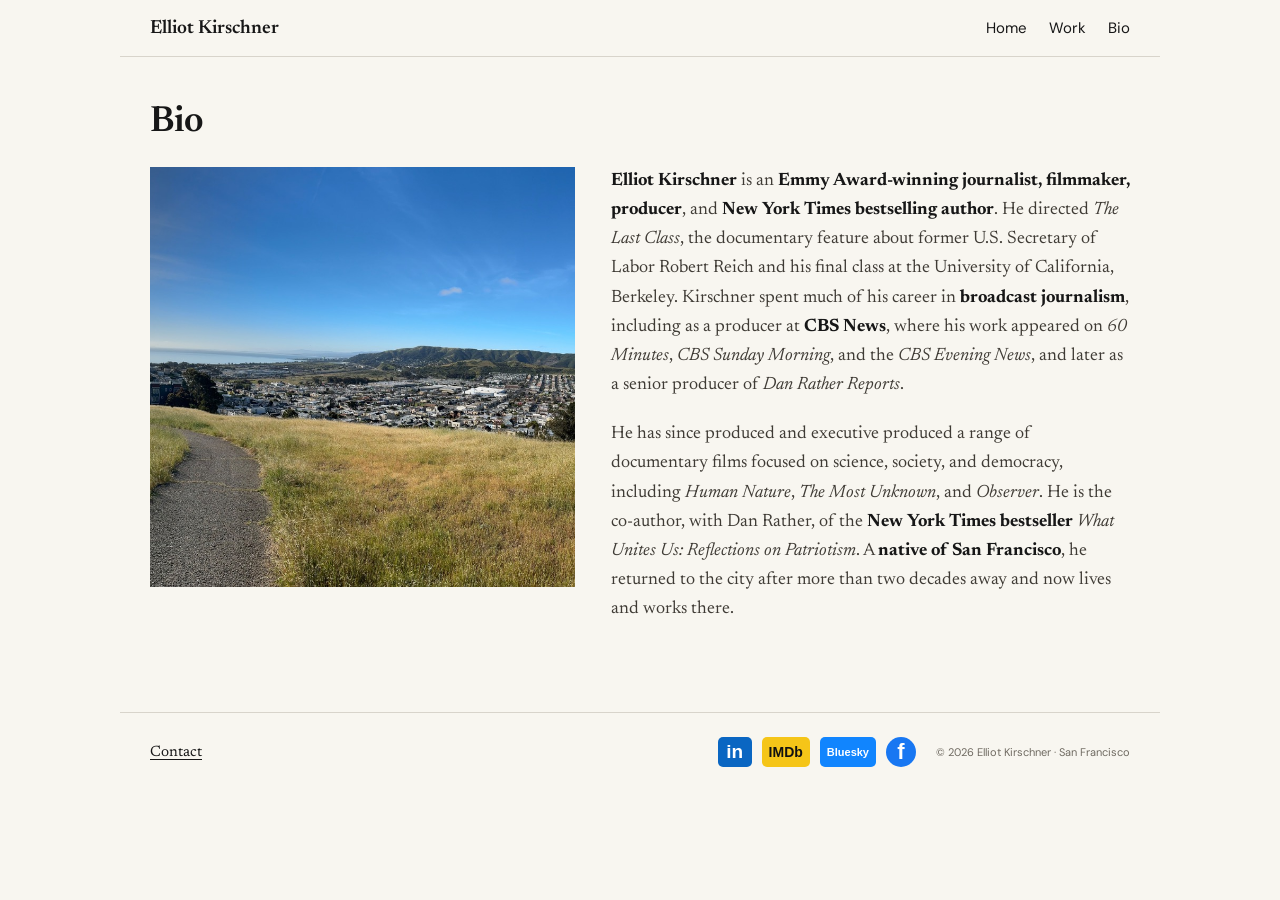
==== commit b4028696: "Add files via upload" ====
--- a/bio.html
+++ b/bio.html
@@ -34,7 +34,7 @@
 </section>
 </main>
 <footer class="wrap footer">
-  <a class="contact" href="mailto:elliotkirschner@gmail.com">elliotkirschner@gmail.com</a>
+  <a class="contact js-contact" href="#" aria-label="Email Elliot Kirschner">Contact</a>
   <div class="social-links">
     <a class="social linkedin" href="https://www.linkedin.com/in/elliot-kirschner-91571211" target="_blank" rel="noopener" aria-label="LinkedIn">in</a>
     <a class="social imdb" href="https://www.imdb.com/name/nm2803921/" target="_blank" rel="noopener" aria-label="IMDb">IMDb</a>
--- a/styles.css
+++ b/styles.css
@@ -5,7 +5,7 @@
 img{display:block;max-width:100%} a{color:inherit}
 .wrap{max-width:1040px;margin:0 auto;padding-left:30px;padding-right:30px}
 
-.site-header{display:flex;justify-content:space-between;align-items:center;padding-top:18px;padding-bottom:18px;border-bottom:1px solid var(--line)}
+.site-header{display:flex;justify-content:space-between;align-items:center;padding-top:18px;padding-bottom:18px;border-bottom:1px solid var(--line);position:sticky;top:0;z-index:100;background:var(--paper)}
 .brand{text-decoration:none;font:600 19px "Newsreader",Georgia,serif}
 .site-nav-links{display:flex;gap:22px}.site-nav-links a{text-decoration:none;font-size:15px}.menu-toggle{display:none;border:0;background:transparent;color:inherit;padding:4px;font-size:24px;line-height:1;cursor:pointer}
 
@@ -17,7 +17,7 @@
 .kicker{font-size:12px;letter-spacing:.18em;text-transform:uppercase;font-weight:700}
 .hero-bottom{margin-top:auto}
 .hero h1{font:600 60px/.95 "Newsreader",Georgia,serif;letter-spacing:-.045em;margin:0 0 18px}
-.hero-copy p{font:400 18px/1.4 "Newsreader",Georgia,serif;margin:0;max-width:520px}
+.hero-copy p{font:400 19px/1.4 "Newsreader",Georgia,serif;margin:0;max-width:520px}
 
 .page-intro{padding-top:48px;padding-bottom:26px}
 .page-intro h1{font:600 36px/1 "Newsreader",Georgia,serif;letter-spacing:-.025em;margin:0}
@@ -38,7 +38,7 @@
 .home-film-copy h3 span{font-size:14px;font-weight:400;color:var(--muted)}
 .role{font-size:13px;letter-spacing:.04em;color:#4f4a43;font-weight:700;margin:0 0 7px}
 .role.small{font-size:10px;text-transform:uppercase;letter-spacing:.09em;color:var(--muted);margin:0}
-.home-film-copy p{font:400 14px/1.45 "Newsreader",Georgia,serif;color:#4f4a43;margin:0 0 8px;max-width:650px}
+.home-film-copy p{font:400 15px/1.45 "Newsreader",Georgia,serif;color:#4f4a43;margin:0 0 8px;max-width:650px}
 .film-meta{font-size:11px;line-height:1.4;font-weight:700;color:#4f4a43}
 
 .home-writing-list{display:grid;grid-template-columns:1fr;gap:0}
@@ -51,10 +51,10 @@
 .home-writing-item h3{font:600 24px/1.05 "Newsreader",Georgia,serif;margin:0 0 8px}
 .home-writing-item h3 a{text-decoration:none}
 .home-writing-item h3 a:hover{text-decoration:underline;text-underline-offset:4px}
-.home-writing-item p{font:400 16px/1.45 "Newsreader",Georgia,serif;color:#4f4a43;margin:0;max-width:620px}
+.home-writing-item p{font:400 17px/1.45 "Newsreader",Georgia,serif;color:#4f4a43;margin:0;max-width:620px}
 .quiet-link{display:inline-block;margin-top:9px;font-size:12px;text-underline-offset:3px}
 .more-work{margin-top:52px;padding-top:22px;border-top:1px solid var(--line);max-width:760px}
-.more-work p{font:400 15px/1.5 "Newsreader",Georgia,serif;color:#4f4a43;margin:0 0 10px}
+.more-work p{font:400 16px/1.5 "Newsreader",Georgia,serif;color:#4f4a43;margin:0 0 10px}
 .more-work a{font-size:12px;text-underline-offset:3px}
 
 .work-section{padding-top:28px;padding-bottom:42px}
@@ -71,25 +71,25 @@
 .writing-image{width:100%;aspect-ratio:3/4;overflow:hidden;background:#ddd7ca;border:1px solid #c7c0b2}
 .writing-image.book{background:#efe8da;padding:10px}.writing-image img{width:100%;height:100%;object-fit:cover}.writing-image.book img{object-fit:contain}
 .writing-copy h3{font:600 24px/1.05 "Newsreader",Georgia,serif;margin:4px 0 8px}.writing-copy h3 a{text-decoration:none}
-.writing-copy p{font:400 15px/1.46 "Newsreader",Georgia,serif;color:#4f4a43;margin:8px 0 10px}
+.writing-copy p{font:400 16px/1.46 "Newsreader",Georgia,serif;color:#4f4a43;margin:8px 0 10px}
 .subheading{margin:14px 0 6px;font-size:10px;text-transform:uppercase;letter-spacing:.1em;color:var(--muted);font-weight:700}
 .selected-links{display:flex;flex-direction:column;gap:6px;align-items:flex-start}
-.selected-links a{font-size:12px;line-height:1.4;text-decoration:underline;text-underline-offset:3px;color:#4f4a43}
+.selected-links a{font-size:13px;line-height:1.4;text-decoration:underline;text-underline-offset:3px;color:#4f4a43}
 
 .breadth-grid{display:grid;grid-template-columns:repeat(2,minmax(0,1fr));gap:32px 40px}
 .breadth-type{font-size:10px;text-transform:uppercase;letter-spacing:.1em;color:var(--muted);margin-bottom:7px}
 .breadth-item h3{font:600 22px/1.08 "Newsreader",Georgia,serif;margin:0 0 7px}
-.breadth-item p{font:400 14px/1.52 "Newsreader",Georgia,serif;color:#4f4a43;margin:0}
+.breadth-item p{font:400 15px/1.52 "Newsreader",Georgia,serif;color:#4f4a43;margin:0}
 
 .bio-page{padding-bottom:68px}
 .bio-layout{display:grid;grid-template-columns:minmax(260px,.9fr) minmax(0,1.1fr);gap:36px;align-items:start}
 .bio-photo{margin:0;height:420px;overflow:hidden}
 .bio-photo img{width:100%;height:100%;object-fit:cover;object-position:center 50%}
-.bio-text p{font:400 17px/1.62 "Newsreader",Georgia,serif;color:#3f3b35;margin:0 0 20px}
+.bio-text p{font:400 18px/1.62 "Newsreader",Georgia,serif;color:#3f3b35;margin:0 0 20px}
 .bio-text strong{font-weight:700;color:#171717}
 
 .footer{border-top:1px solid var(--line);padding-top:24px;padding-bottom:28px;display:flex;align-items:center;gap:20px;flex-wrap:wrap}
-.contact{font:400 14px "Newsreader",Georgia,serif;text-underline-offset:3px;margin-right:auto}
+.contact{font:400 15px "Newsreader",Georgia,serif;text-underline-offset:3px;margin-right:auto}
 .social-links{display:flex;align-items:center;gap:10px}
 .social{display:inline-flex;align-items:center;justify-content:center;min-width:34px;height:30px;text-decoration:none;font-weight:700;border-radius:5px}
 .linkedin{font-family:Arial,sans-serif;font-size:19px;background:#0a66c2;color:#fff;padding:0 7px}
@@ -104,18 +104,19 @@
 }
 @media(max-width:700px){
   .wrap{padding-left:18px;padding-right:18px}
-  .site-header{position:relative}
   .brand{font-size:18px}
   .menu-toggle{display:block}
   .site-nav-links{display:none;position:absolute;right:18px;top:100%;z-index:50;min-width:150px;padding:8px 0;background:var(--paper);border:1px solid var(--line);box-shadow:0 10px 24px rgba(0,0,0,.08);flex-direction:column;gap:0}
   .site-nav-links.open{display:flex}
-  .site-nav-links a{display:block;padding:10px 14px;font-size:14px}
+  .site-nav-links a{display:block;padding:10px 14px;font-size:15px}
   .hero{padding-top:26px;padding-bottom:42px}
-  .hero-stage{height:500px}
-  .hero-stage>img{object-position:72% 48%}
-  .hero-stage:after{background:linear-gradient(180deg,rgba(8,12,14,.62) 0%,rgba(8,12,14,.38) 34%,rgba(8,12,14,.08) 58%,rgba(8,12,14,0) 76%)}
-  .hero-copy{width:100%;max-width:100%;padding:28px 22px 28px}
-  .hero h1{font-size:46px}.hero-copy p{font-size:16px;max-width:88%}
+  .hero-stage{height:505px;overflow:visible;background:var(--paper)}
+  .hero-stage>img{height:350px;object-position:72% 60%}
+  .hero-stage:after{height:350px;bottom:auto;background:linear-gradient(180deg,rgba(8,12,14,.50) 0%,rgba(8,12,14,.18) 34%,rgba(8,12,14,0) 72%)}
+  .hero-copy{width:100%;max-width:100%;height:350px;padding:26px 20px}
+  .hero-bottom{position:absolute;left:0;right:0;top:370px;color:var(--ink);padding:0 2px}
+  .hero h1{font-size:40px;margin-bottom:10px}
+  .hero-copy p{font-size:17px;max-width:100%;color:#3f3b35}
   .home-film{grid-template-columns:105px 1fr;gap:16px;align-items:start}
   .home-poster{width:105px;height:132px}
   .home-film-copy h3{font-size:20px}
@@ -128,3 +129,5 @@
   .footer{align-items:flex-start;flex-direction:column}
   .contact{margin-right:0}
 }
+
+.home-writing-item p strong{font-weight:700;color:var(--ink)}
